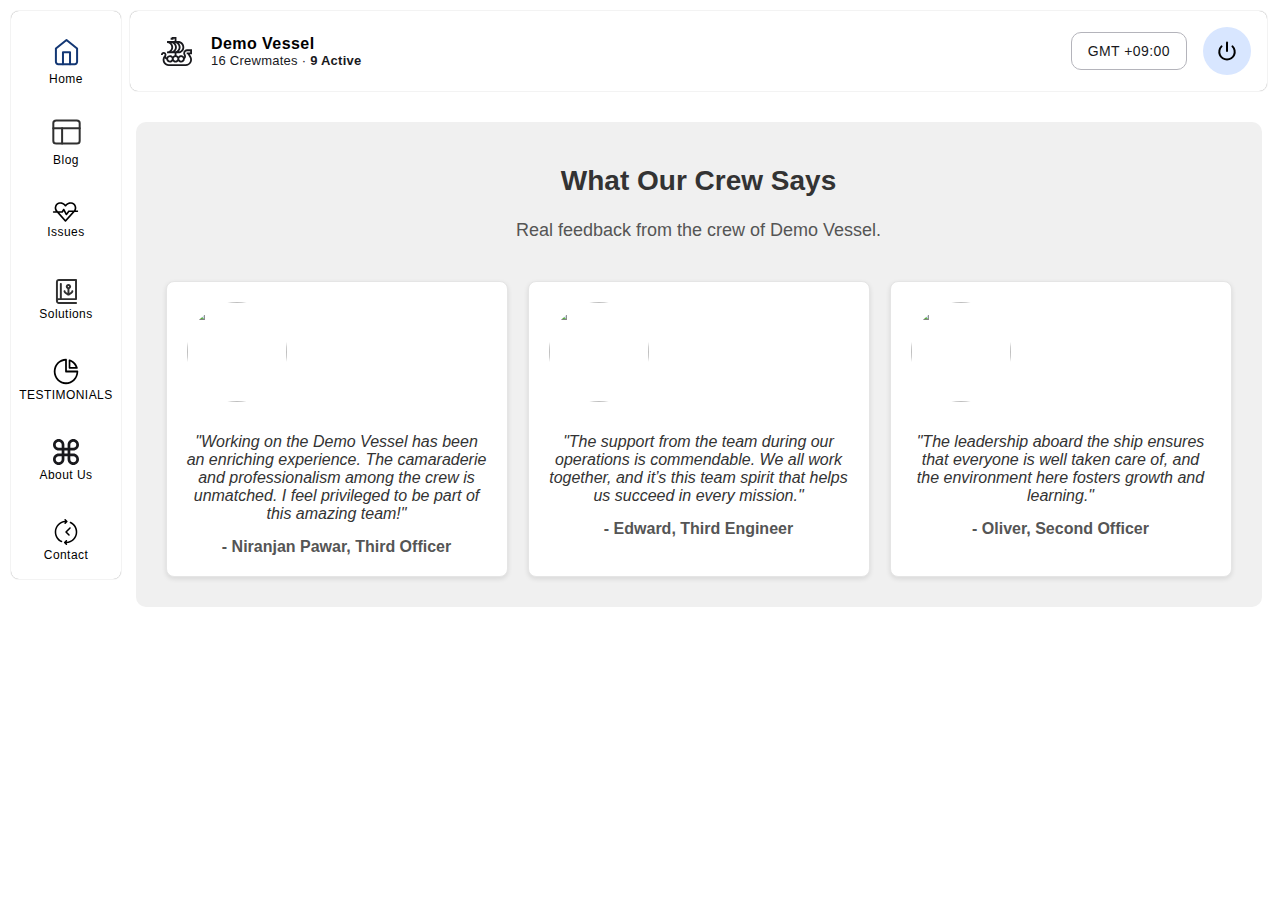
==== testimonials.html @ b2aa326a "done" ====
<!DOCTYPE html>
<html lang="en">

<head>
    <meta charset="UTF-8">
    <meta name="viewport" content="width=device-width, initial-scale=1.0">
    <title>Testimonials - Ship Dashboard</title>
    <link rel="stylesheet" href="./css/index.css">
    <link rel="stylesheet" href="./css/headerBar.css">
    <link rel="stylesheet" href="./css/menuBar.css">
    <link rel="stylesheet" href="./css/content.css">
    <link rel="stylesheet" href="./css/testimonials.css"> <!-- Add custom styles for testimonials -->
</head>

<body>

    <div id="main">
        <!-- MenuBar will be injected here -->
        <div id="menuBarContainer"></div>

        <!-- Main Content -->
        <div id="mainBody">
            <!-- HeaderBar Component -->
            <div id="headerBar">
                <div id="aboutUser">
                    <img src="./img/ship.svg" id="shipIcon" />
                    <div>
                        <div id="title">Demo Vessel</div>
                        <div id="crewmates">16 Crewmates · <span>9 Active</span></div>
                    </div>
                </div>
                <div id="time-logout">
                    <div id="time">GMT +09:00</div>
                    <img src="./img/logoutBtn.svg" />
                </div>
            </div>

            <!-- Testimonials Content -->
            <div id="content">
                <div id="testimonials">
                    <div id="testimonialsTitle">
                        <h2>What Our Crew Says</h2>
                        <p>Real feedback from the crew of Demo Vessel.</p>
                    </div>

                    <div id="testimonialsContainer">
                        <div class="testimonialCard">
                            <img src="./img/user1.jpg" class="testimonialImage" />
                            <div class="testimonialContent">
                                <p class="testimonialText">"Working on the Demo Vessel has been an enriching experience.
                                    The camaraderie and professionalism among the crew is unmatched. I feel privileged
                                    to be part of this amazing team!"</p>
                                <div class="testimonialAuthor">- Niranjan Pawar, Third Officer</div>
                            </div>
                        </div>

                        <div class="testimonialCard">
                            <img src="./img/user2.jpg" class="testimonialImage" />
                            <div class="testimonialContent">
                                <p class="testimonialText">"The support from the team during our operations is
                                    commendable. We all work together, and it’s this team spirit that helps us succeed
                                    in every mission."</p>
                                <div class="testimonialAuthor">- Edward, Third Engineer</div>
                            </div>
                        </div>

                        <div class="testimonialCard">
                            <img src="./img/user3.jpg" class="testimonialImage" />
                            <div class="testimonialContent">
                                <p class="testimonialText">"The leadership aboard the ship ensures that everyone is well
                                    taken care of, and the environment here fosters growth and learning."</p>
                                <div class="testimonialAuthor">- Oliver, Second Officer</div>
                            </div>
                        </div>
                    </div>
                </div>
            </div>
        </div>
    </div>

    <script src="./app.js"></script>

</body>

</html>
---- css/index.css ----
body {
  margin: 0;
  font-family: -apple-system, BlinkMacSystemFont, 'Segoe UI', 'Roboto', 'Oxygen',
    'Ubuntu', 'Cantarell', 'Fira Sans', 'Droid Sans', 'Helvetica Neue',
    sans-serif;
  -webkit-font-smoothing: antialiased;
  -moz-osx-font-smoothing: grayscale;
}

#main {
  margin: 11px 13px 13px 11px;
  display: flex;
}

#mainBody {
  width: 100%;
  margin-left: 9px;
}
---- css/headerBar.css ----
#headerBar {
    height: 80px;
    box-shadow: 0px 0px 1px rgba(0, 0, 0, 0.48);
    border-radius: 8px;
    display: flex;
    align-items: center;
    justify-content: space-between;
}

#aboutUser {
    display: flex;
    align-items: center;
    justify-content: center;
    margin-left: 31px;
}

#shipIcon {
    margin-right: 19px;
}

#title {
    font-weight: 600;
    font-size: 16px;
    letter-spacing: 0.44px;
}

#crewmates {
    font-weight: 400;
    font-size: 13px;
    letter-spacing: 0.25px;
    color: #19191D;
}

#crewmates span {
    font-weight: 550;
}

#time-logout {
    display: flex;
    justify-content: center;
    align-items: center;
    margin-right: 16px;
}

#time {
    padding: 6.09px 16px;
    margin-right: 16px;
    color: #19191D;
    border: 1px solid #B4B4BB;
    border-radius: 10px;
    font-weight: 400;
    font-size: 14px;
    line-height: 24px;
    letter-spacing: 0.44px;
}
---- css/menuBar.css ----
#menuBar {
  text-align: center;
  background: #ffffff;
  box-shadow: 0px 0px 1px rgba(0, 0, 0, 0.48);
  border-radius: 8px;
  padding: 8px 6px 0px 6px;
}

.menus {
  margin: auto;
  height: 78px;
  width: 98px;
  margin: 2px auto;
  display: flex;
  justify-content: center;
  align-items: center;
  font-style: normal;
  font-weight: 500;
  font-size: 12px;
  letter-spacing: 0.44px;
  cursor: pointer;
}

.menus:hover {
  background: #d8e6ff;
  border-radius: 8px;
}

.menus a {
  text-decoration: none;
  color: #000000;
}

.homeMenu {
  background: #d8e6ff;
  border-radius: 8px;
}
---- css/content.css ----
#content {
    margin-top: 11px;
    display: flex;
    justify-content: space-between;
}
---- css/testimonials.css ----
/* testimonials.css */
#testimonials {
  padding: 20px;
  background-color: #f0f0f0;
  border-radius: 10px;
  margin: 20px auto;
}

#testimonialsTitle {
  text-align: center;
  margin-bottom: 30px;
}

#testimonialsTitle h2 {
  font-size: 28px;
  color: #333;
  font-weight: bold;
}

#testimonialsTitle p {
  color: #555;
  font-size: 18px;
}

#testimonialsContainer {
  display: flex;
  justify-content: space-around;
  flex-wrap: wrap;
}

.testimonialCard {
  background-color: white;
  border: 1px solid #e5e5e5;
  padding: 20px;
  border-radius: 8px;
  width: 300px;
  margin: 10px;
  box-shadow: 0 2px 5px rgba(0, 0, 0, 0.1);
}

.testimonialImage {
  width: 100px;
  height: 100px;
  border-radius: 50%;
  margin-bottom: 15px;
}

.testimonialContent {
  text-align: center;
}

.testimonialText {
  font-size: 16px;
  color: #333;
  margin-bottom: 15px;
  font-style: italic;
}

.testimonialAuthor {
  font-size: 16px;
  font-weight: bold;
  color: #555;
}
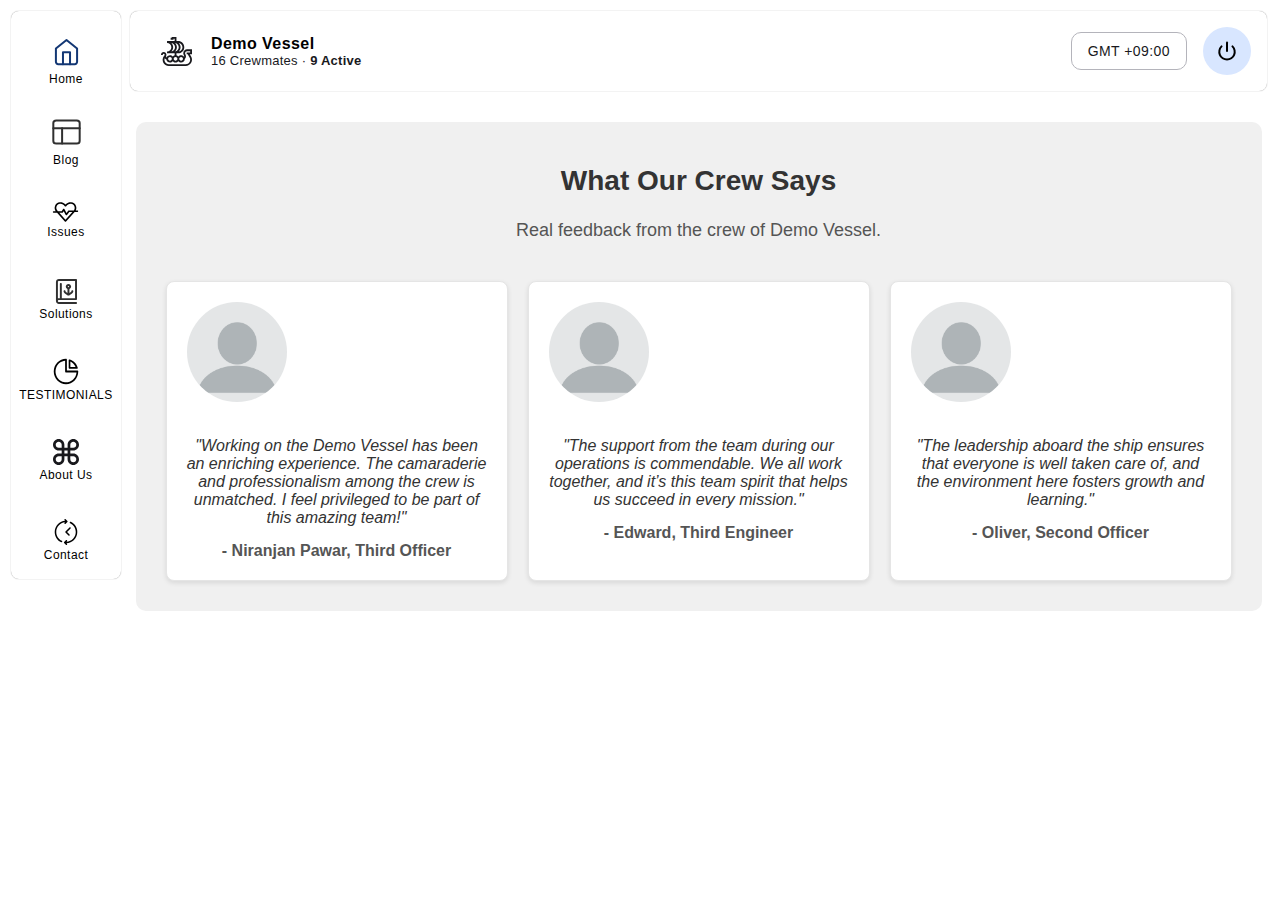
==== commit c2aece2c: "Update testimonial images to use a generic profile image" ====
--- a/testimonials.html
+++ b/testimonials.html
@@ -45,7 +45,7 @@
 
                     <div id="testimonialsContainer">
                         <div class="testimonialCard">
-                            <img src="./img/user1.jpg" class="testimonialImage" />
+                            <img src="./img/profile.webp" class="testimonialImage" />
                             <div class="testimonialContent">
                                 <p class="testimonialText">"Working on the Demo Vessel has been an enriching experience.
                                     The camaraderie and professionalism among the crew is unmatched. I feel privileged
@@ -55,7 +55,7 @@
                         </div>
 
                         <div class="testimonialCard">
-                            <img src="./img/user2.jpg" class="testimonialImage" />
+                            <img src="./img/profile.webp" class="testimonialImage" />
                             <div class="testimonialContent">
                                 <p class="testimonialText">"The support from the team during our operations is
                                     commendable. We all work together, and it’s this team spirit that helps us succeed
@@ -65,7 +65,7 @@
                         </div>
 
                         <div class="testimonialCard">
-                            <img src="./img/user3.jpg" class="testimonialImage" />
+                            <img src="./img/profile.webp" class="testimonialImage" />
                             <div class="testimonialContent">
                                 <p class="testimonialText">"The leadership aboard the ship ensures that everyone is well
                                     taken care of, and the environment here fosters growth and learning."</p>
